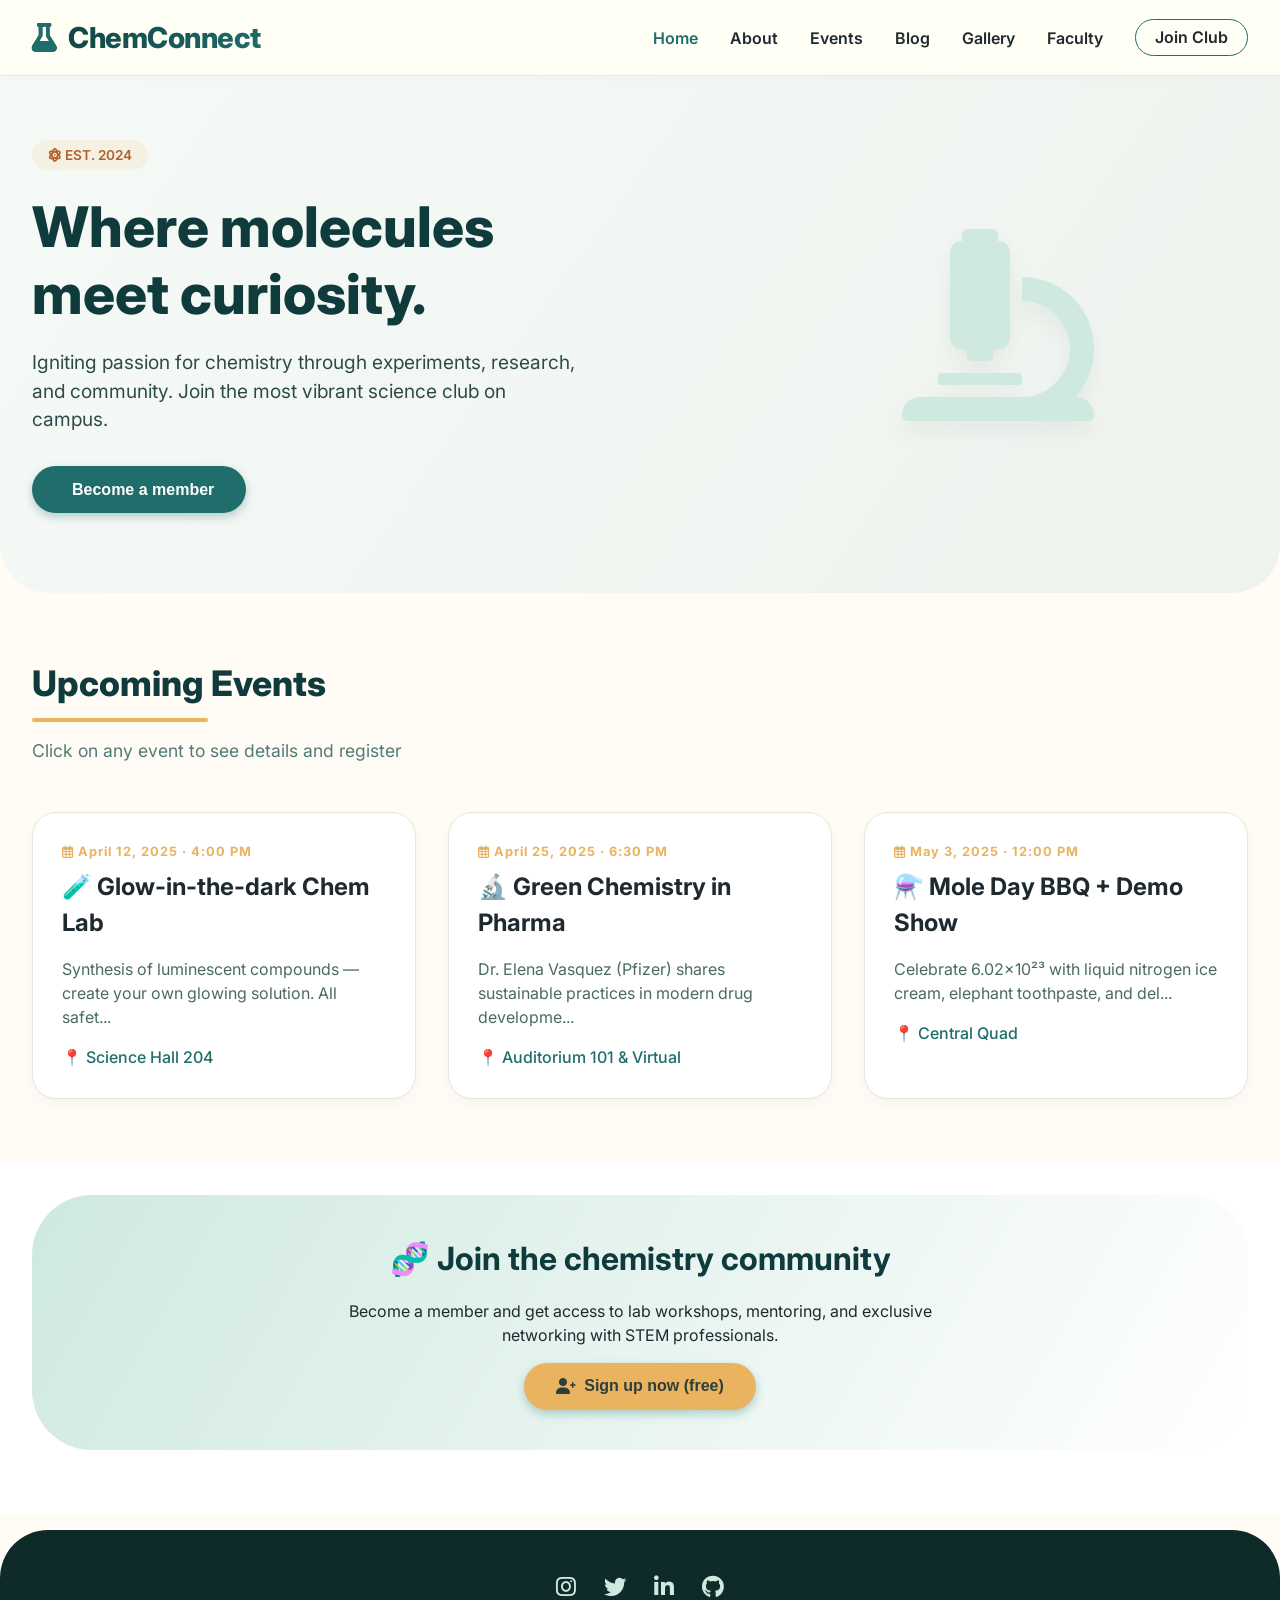
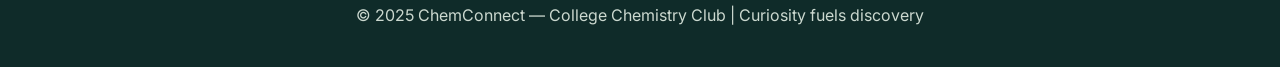
==== index.html @ 5ea7a256 "Add files via upload" ====
<!DOCTYPE html>
<html lang="en">
<head>
  <meta charset="UTF-8">
  <meta name="viewport" content="width=device-width, initial-scale=1.0">
  <title>ChemConnect | Home</title>
  <link href="https://fonts.googleapis.com/css2?family=Inter:opsz,wght@14..32,300;14..32,400;14..32,600;14..32,700;14..32,800&display=swap" rel="stylesheet">
  <link rel="stylesheet" href="https://cdnjs.cloudflare.com/ajax/libs/font-awesome/6.0.0-beta3/css/all.min.css">
  <link rel="stylesheet" href="css/style.css">
</head>
<body>
<nav class="navbar">
  <div class="container nav-container">
    <div class="logo"><i class="fas fa-flask"></i> ChemConnect</div>
    <div class="menu-icon" id="menuToggle"><i class="fas fa-bars"></i></div>
    <ul class="nav-links" id="navLinks">
      <li><a href="index.html" class="active">Home</a></li>
      <li><a href="about.html">About</a></li>
      <li><a href="events.html">Events</a></li>
      <li><a href="blog.html">Blog</a></li>
      <li><a href="gallery.html">Gallery</a></li>
      <li><a href="faculty.html">Faculty</a></li>
      <li><a href="#join" class="btn-outline" id="joinNavBtn">Join Club</a></li>
    </ul>
  </div>
</nav>

<section class="hero">
  <div class="container hero-grid">
    <div class="hero-content">
      <span class="hero-badge"><i class="fas fa-atom"></i> EST. 2024</span>
      <h1>Where molecules <br> meet curiosity.</h1>
      <p>Igniting passion for chemistry through experiments, research, and community. Join the most vibrant science club on campus.</p>
      <button class="btn-primary" id="heroJoinBtn"><i class="fas fa-beaker"></i> Become a member</button>
    </div>
    <div class="hero-icon"><i class="fas fa-microscope"></i></div>
  </div>
</section>

<!-- Upcoming Events Section with Modal Triggers -->
<section id="upcoming" style="padding: 4rem 0;">
  <div class="container">
    <h2 class="section-title">Upcoming Events</h2>
    <p class="section-sub">Click on any event to see details and register</p>
    <div class="grid" id="upcomingEventsGrid">
      <!-- Events will be injected via JS -->
    </div>
  </div>
</section>

<!-- Join CTA -->
<section id="join" style="padding: 2rem 0 4rem; background: #ffffff;">
  <div class="container" style="text-align: center;">
    <div style="background: linear-gradient(120deg, #cfe9e0 0%, #ffffff 100%); border-radius: 60px; padding: 2.5rem;">
      <h2 style="font-size: 2rem; color:#0f3b3c;">🧬 Join the chemistry community</h2>
      <p style="margin: 1rem auto; max-width: 600px;">Become a member and get access to lab workshops, mentoring, and exclusive networking with STEM professionals.</p>
      <button class="btn-primary" id="finalJoinBtn" style="background:#e9b35f; color:#2d3e3b;"><i class="fas fa-user-plus"></i> Sign up now (free)</button>
    </div>
  </div>
</section>

<footer>
  <div class="container">
    <div class="social-links">
      <a href="#"><i class="fab fa-instagram"></i></a>
      <a href="#"><i class="fab fa-twitter"></i></a>
      <a href="#"><i class="fab fa-linkedin-in"></i></a>
      <a href="#"><i class="fab fa-github"></i></a>
    </div>
    <p>© 2025 ChemConnect — College Chemistry Club | Curiosity fuels discovery</p>
  </div>
</footer>

<!-- Modal Structure -->
<div id="eventModal" class="modal">
  <div class="modal-content">
    <span class="close-modal" onclick="closeModal()">&times;</span>
    <h3 id="modalTitle">Event Title</h3>
    <div class="event-detail">
      <p><strong><i class="far fa-calendar-alt"></i> Date:</strong> <span id="modalDate"></span></p>
      <p><strong><i class="fas fa-map-marker-alt"></i> Location:</strong> <span id="modalLocation"></span></p>
      <p><strong>Description:</strong> <span id="modalDescription"></span></p>
    </div>
    <form id="registrationForm">
      <input type="hidden" id="modalEventId">
      <input type="text" id="regName" placeholder="Your Name" required>
      <input type="email" id="regEmail" placeholder="Your Email" required>
      <button type="submit">Register for this event</button>
    </form>
  </div>
</div>

<script src="js/main.js"></script>
<script>
  // Event data (could be fetched from an API, but static for demo)
  const events = [
    {
      id: 1,
      title: "🧪 Glow-in-the-dark Chem Lab",
      date: "April 12, 2025 · 4:00 PM",
      location: "Science Hall 204",
      description: "Synthesis of luminescent compounds — create your own glowing solution. All safety gear provided. Perfect for beginners and experts alike!"
    },
    {
      id: 2,
      title: "🔬 Green Chemistry in Pharma",
      date: "April 25, 2025 · 6:30 PM",
      location: "Auditorium 101 & Virtual",
      description: "Dr. Elena Vasquez (Pfizer) shares sustainable practices in modern drug development. Q&A + networking after the talk."
    },
    {
      id: 3,
      title: "⚗️ Mole Day BBQ + Demo Show",
      date: "May 3, 2025 · 12:00 PM",
      location: "Central Quad",
      description: "Celebrate 6.02x10²³ with liquid nitrogen ice cream, elephant toothpaste, and delicious BBQ! Bring your friends."
    }
  ];

  const grid = document.getElementById('upcomingEventsGrid');
  if (grid) {
    events.forEach(ev => {
      const card = document.createElement('div');
      card.className = 'card';
      card.style.cursor = 'pointer';
      card.innerHTML = `
        <div class="event-date"><i class="far fa-calendar-alt"></i> ${ev.date}</div>
        <h3>${ev.title}</h3>
        <p>${ev.description.substring(0, 80)}...</p>
        <span style="color:#1f6e6b; font-weight:500;">📍 ${ev.location}</span>
      `;
      card.addEventListener('click', () => openEventModal(ev));
      grid.appendChild(card);
    });
  }

  // Join buttons
  function handleJoin() {
    alert("🎉 Thanks for your interest! Check your college email for ChemConnect updates.");
  }
  document.getElementById('heroJoinBtn')?.addEventListener('click', handleJoin);
  document.getElementById('finalJoinBtn')?.addEventListener('click', handleJoin);
  document.getElementById('joinNavBtn')?.addEventListener('click', (e) => {
    e.preventDefault();
    document.getElementById('join')?.scrollIntoView({ behavior: 'smooth' });
    setTimeout(handleJoin, 300);
  });
</script>
</body>
</html>
---- css/style.css ----
/* ===== GLOBAL STYLES ===== */
* {
  margin: 0;
  padding: 0;
  box-sizing: border-box;
}

body {
  font-family: 'Inter', sans-serif;
  background-color: #fefcf5;
  color: #1e2a2f;
  line-height: 1.5;
  scroll-behavior: smooth;
}

:root {
  --primary-deep: #0f3b3c;
  --primary-accent: #1f6e6b;
  --secondary-mint: #cfe9e0;
  --warm-accent: #e9b35f;
  --light-bg: #ffffff;
  --gray-soft: #f4f2ec;
  --shadow-sm: 0 12px 28px rgba(0, 0, 0, 0.05);
  --border-radius: 28px;
  --card-radius: 24px;
}

.container {
  max-width: 1280px;
  margin: 0 auto;
  padding: 0 2rem;
}

/* Navigation */
.navbar {
  background: rgba(255, 255, 245, 0.96);
  backdrop-filter: blur(12px);
  box-shadow: 0 2px 12px rgba(0, 0, 0, 0.02);
  position: sticky;
  top: 0;
  z-index: 100;
  padding: 1rem 0;
  border-bottom: 1px solid rgba(31, 110, 107, 0.15);
}

.nav-container {
  display: flex;
  justify-content: space-between;
  align-items: center;
  flex-wrap: wrap;
}

.logo {
  font-size: 1.8rem;
  font-weight: 800;
  letter-spacing: -0.5px;
  background: linear-gradient(135deg, #0f3b3c 0%, #1f6e6b 100%);
  background-clip: text;
  -webkit-background-clip: text;
  color: transparent;
}

.logo i {
  background: none;
  color: #1f6e6b;
  margin-right: 6px;
}

.nav-links {
  display: flex;
  gap: 2rem;
  list-style: none;
  align-items: center;
}

.nav-links a {
  text-decoration: none;
  font-weight: 600;
  color: #1e2a2f;
  transition: 0.2s;
}

.nav-links a:hover,
.nav-links a.active {
  color: #1f6e6b;
}

.btn-outline {
  border: 1.5px solid #1f6e6b;
  padding: 0.45rem 1.2rem;
  border-radius: 40px;
  background: transparent;
  font-weight: 600;
  transition: 0.2s;
}

.btn-outline:hover {
  background: #1f6e6b;
  color: white !important;
}

.menu-icon {
  display: none;
  font-size: 1.8rem;
  cursor: pointer;
  color: #0f3b3c;
}

/* Hero Section */
.hero {
  background: linear-gradient(125deg, #f6faf7 0%, #eef3ee 100%);
  padding: 4rem 0 5rem 0;
  border-bottom-left-radius: 48px;
  border-bottom-right-radius: 48px;
}

.hero-grid {
  display: flex;
  align-items: center;
  gap: 3rem;
  flex-wrap: wrap;
  justify-content: space-between;
}

.hero-content {
  flex: 1.2;
}

.hero-badge {
  background: #e9b35f20;
  color: #b4602e;
  display: inline-block;
  padding: 0.3rem 1rem;
  border-radius: 40px;
  font-size: 0.85rem;
  font-weight: 600;
  margin-bottom: 1.5rem;
}

.hero-content h1 {
  font-size: 3.5rem;
  font-weight: 800;
  line-height: 1.2;
  color: #0f3b3c;
  margin-bottom: 1.2rem;
}

.hero-content p {
  font-size: 1.2rem;
  color: #2d4a4b;
  max-width: 550px;
  margin-bottom: 2rem;
}

.btn-primary {
  background: #1f6e6b;
  color: white;
  border: none;
  padding: 0.9rem 2rem;
  border-radius: 50px;
  font-weight: 700;
  font-size: 1rem;
  cursor: pointer;
  display: inline-flex;
  align-items: center;
  gap: 8px;
  box-shadow: 0 4px 10px rgba(31, 110, 107, 0.3);
  transition: all 0.2s;
}

.btn-primary:hover {
  background: #0f5a57;
  transform: translateY(-3px);
}

.hero-icon {
  flex: 0.9;
  text-align: center;
  font-size: 12rem;
  color: #cfe9e0;
  text-shadow: 0 12px 22px rgba(0, 0, 0, 0.05);
}

/* Section styling */
section {
  padding: 5rem 0;
}

.section-title {
  font-size: 2.2rem;
  font-weight: 800;
  margin-bottom: 1rem;
  color: #0f3b3c;
  position: relative;
  display: inline-block;
}

.section-title:after {
  content: '';
  display: block;
  width: 60%;
  height: 4px;
  background: #e9b35f;
  border-radius: 4px;
  margin-top: 8px;
}

.section-sub {
  color: #537a76;
  margin-bottom: 3rem;
  font-size: 1.1rem;
}

/* Cards Grid */
.grid {
  display: grid;
  grid-template-columns: repeat(auto-fill, minmax(300px, 1fr));
  gap: 2rem;
  margin-top: 1rem;
}

.card {
  background: white;
  border-radius: var(--card-radius);
  padding: 1.8rem;
  transition: 0.25s ease;
  box-shadow: 0 6px 14px rgba(0, 0, 0, 0.03);
  border: 1px solid #e2e8e0;
}

.card:hover {
  transform: translateY(-6px);
  box-shadow: 0 20px 30px -12px rgba(31, 110, 107, 0.15);
  border-color: #cfe9e0;
}

.event-date {
  font-size: 0.8rem;
  font-weight: 700;
  color: #e9b35f;
  letter-spacing: 1px;
  margin-bottom: 0.5rem;
}

.card h3 {
  font-size: 1.5rem;
  margin: 0.5rem 0;
}

.card p {
  color: #4a6a66;
  margin: 1rem 0;
}

/* Officers / Faculty */
.officers-grid,
.faculty-grid {
  display: flex;
  flex-wrap: wrap;
  gap: 2rem;
  justify-content: center;
}

.officer-card,
.faculty-card {
  background: white;
  border-radius: 40px;
  padding: 1.8rem 1.5rem;
  text-align: center;
  width: 220px;
  transition: all 0.2s;
  box-shadow: 0 6px 12px rgba(0, 0, 0, 0.03);
  border: 1px solid #eef1e8;
}

.avatar-icon {
  font-size: 3.8rem;
  background: #cfe9e0;
  width: 90px;
  height: 90px;
  display: flex;
  align-items: center;
  justify-content: center;
  border-radius: 100px;
  margin: 0 auto 1rem auto;
  color: #1f6e6b;
}

.name {
  font-weight: 800;
  font-size: 1.2rem;
}

.role {
  color: #e9b35f;
  font-weight: 600;
  font-size: 0.85rem;
  margin-top: 6px;
}

/* Gallery */
.gallery-grid {
  display: grid;
  grid-template-columns: repeat(auto-fill, minmax(280px, 1fr));
  gap: 1.8rem;
}

.gallery-item {
  background: white;
  border-radius: 28px;
  overflow: hidden;
  box-shadow: var(--shadow-sm);
  transition: 0.2s;
}

.gallery-item:hover {
  transform: scale(1.02);
}

.gallery-item img {
  width: 100%;
  height: 200px;
  object-fit: cover;
  display: block;
}

.gallery-caption {
  padding: 1rem;
  text-align: center;
  font-weight: 500;
  background: white;
}

/* Modal (for event details & registration) */
.modal {
  display: none;
  position: fixed;
  top: 0;
  left: 0;
  width: 100%;
  height: 100%;
  background: rgba(0, 0, 0, 0.7);
  z-index: 1000;
  justify-content: center;
  align-items: center;
}

.modal-content {
  background: white;
  max-width: 550px;
  width: 90%;
  border-radius: 36px;
  padding: 2rem;
  position: relative;
  animation: fadeInUp 0.3s;
}

.close-modal {
  position: absolute;
  top: 1rem;
  right: 1.5rem;
  font-size: 1.8rem;
  cursor: pointer;
  color: #888;
}

.modal h3 {
  font-size: 1.8rem;
  margin-bottom: 1rem;
}

.modal .event-detail {
  margin: 1.5rem 0;
}

.modal input,
.modal textarea {
  width: 100%;
  padding: 0.8rem;
  margin: 0.5rem 0;
  border-radius: 50px;
  border: 1px solid #ddd;
  font-family: inherit;
}

.modal button {
  background: #1f6e6b;
  color: white;
  border: none;
  padding: 0.8rem;
  border-radius: 50px;
  width: 100%;
  font-weight: bold;
  cursor: pointer;
  margin-top: 1rem;
}

@keyframes fadeInUp {
  from {
    opacity: 0;
    transform: translateY(30px);
  }
  to {
    opacity: 1;
    transform: translateY(0);
  }
}

/* Footer */
footer {
  background: #0f2b29;
  color: #cbd8cf;
  padding: 2.5rem 0;
  text-align: center;
  margin-top: 1rem;
  border-top-left-radius: 48px;
  border-top-right-radius: 48px;
}

.social-links a {
  color: #cfe9e0;
  margin: 0 12px;
  font-size: 1.4rem;
  transition: 0.2s;
}

.social-links a:hover {
  color: #e9b35f;
}

/* Responsive */
@media (max-width: 900px) {
  .nav-links {
    display: none;
    width: 100%;
    flex-direction: column;
    gap: 1rem;
    padding: 1.5rem 0 0.5rem;
  }
  .nav-links.active {
    display: flex;
  }
  .menu-icon {
    display: block;
  }
  .hero-content h1 {
    font-size: 2.3rem;
  }
  .hero-icon {
    font-size: 7rem;
  }
  .container {
    padding: 0 1.5rem;
  }
  .section-title {
    font-size: 1.8rem;
  }
}
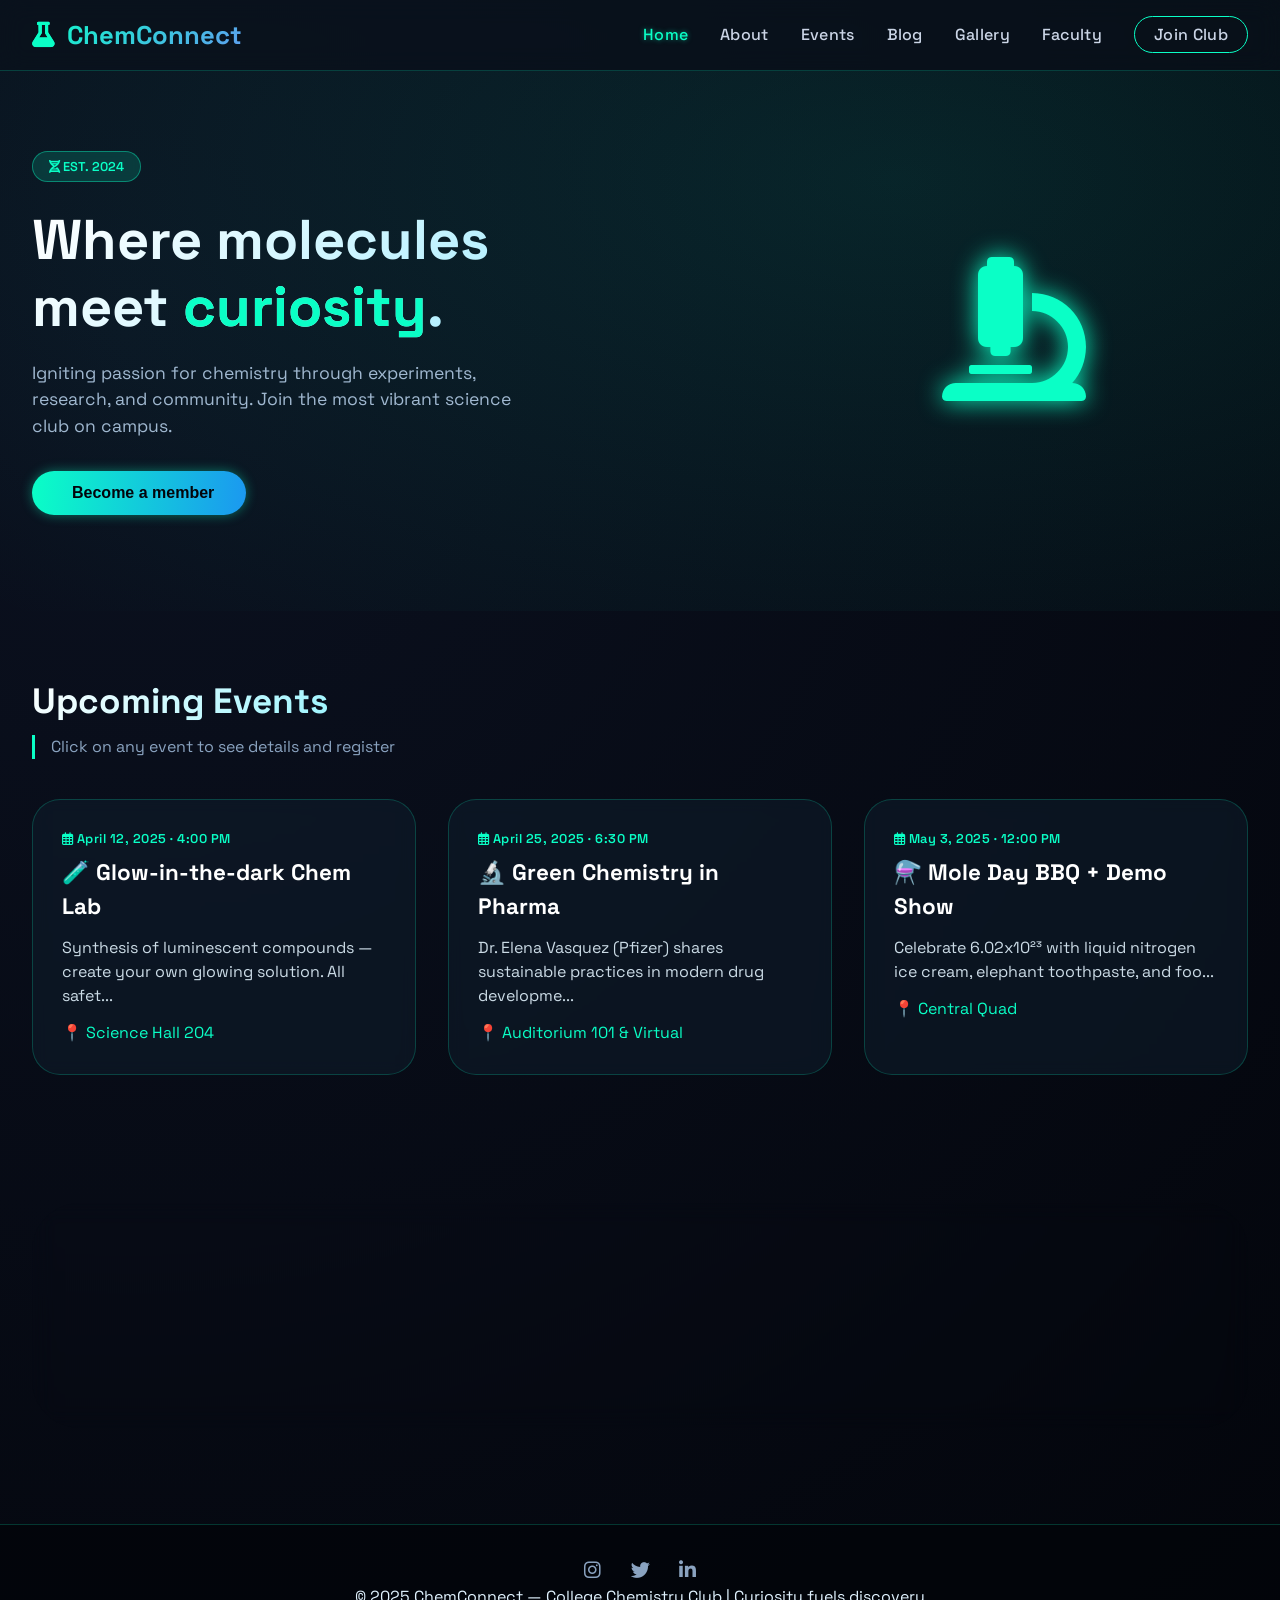
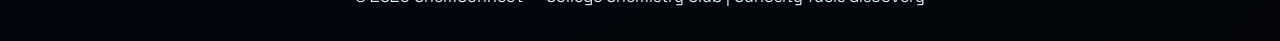
==== commit 013e0a3d: "Update index.html" ====
--- a/index.html
+++ b/index.html
@@ -3,10 +3,288 @@
 <head>
   <meta charset="UTF-8">
   <meta name="viewport" content="width=device-width, initial-scale=1.0">
-  <title>ChemConnect | Home</title>
-  <link href="https://fonts.googleapis.com/css2?family=Inter:opsz,wght@14..32,300;14..32,400;14..32,600;14..32,700;14..32,800&display=swap" rel="stylesheet">
+  <title>ChemConnect | Neo-Lab Edition</title>
+  <link href="https://fonts.googleapis.com/css2?family=Space+Grotesk:wght@300;400;500;600;700&display=swap" rel="stylesheet">
   <link rel="stylesheet" href="https://cdnjs.cloudflare.com/ajax/libs/font-awesome/6.0.0-beta3/css/all.min.css">
-  <link rel="stylesheet" href="css/style.css">
+  <style>
+    * { margin: 0; padding: 0; box-sizing: border-box; }
+    body {
+      font-family: 'Space Grotesk', monospace;
+      background: radial-gradient(circle at 10% 20%, #0b1120, #03050b);
+      color: #e0f2fe;
+      line-height: 1.5;
+      scroll-behavior: smooth;
+    }
+    .container {
+      max-width: 1280px;
+      margin: 0 auto;
+      padding: 0 2rem;
+    }
+    /* Glassmorphism navbar */
+    .navbar {
+      background: rgba(10, 20, 30, 0.65);
+      backdrop-filter: blur(12px);
+      border-bottom: 1px solid rgba(0, 255, 200, 0.2);
+      position: sticky;
+      top: 0;
+      z-index: 100;
+      padding: 1rem 0;
+    }
+    .nav-container {
+      display: flex;
+      justify-content: space-between;
+      align-items: center;
+      flex-wrap: wrap;
+    }
+    .logo {
+      font-size: 1.6rem;
+      font-weight: 700;
+      background: linear-gradient(135deg, #0affc6, #5f9ef0);
+      -webkit-background-clip: text;
+      background-clip: text;
+      color: transparent;
+    }
+    .logo i { color: #0affc6; margin-right: 6px; }
+    .nav-links {
+      display: flex;
+      gap: 2rem;
+      list-style: none;
+      align-items: center;
+    }
+    .nav-links a {
+      text-decoration: none;
+      font-weight: 500;
+      color: #cbd5e6;
+      transition: 0.2s;
+      letter-spacing: 0.3px;
+    }
+    .nav-links a:hover, .nav-links a.active {
+      color: #0affc6;
+      text-shadow: 0 0 5px #0affc680;
+    }
+    .btn-outline {
+      border: 1.5px solid #0affc6;
+      padding: 0.45rem 1.2rem;
+      border-radius: 40px;
+      background: transparent;
+      font-weight: 500;
+      transition: 0.2s;
+    }
+    .btn-outline:hover {
+      background: #0affc6;
+      color: #03050b !important;
+      box-shadow: 0 0 12px #0affc6;
+    }
+    .menu-icon {
+      display: none;
+      font-size: 1.6rem;
+      cursor: pointer;
+      color: #0affc6;
+    }
+    /* Hero */
+    .hero {
+      padding: 5rem 0 6rem;
+      background: radial-gradient(ellipse at 70% 20%, rgba(10, 180, 150, 0.15), transparent);
+    }
+    .hero-grid {
+      display: flex;
+      align-items: center;
+      gap: 3rem;
+      flex-wrap: wrap;
+    }
+    .hero-content { flex: 1.2; }
+    .hero-badge {
+      background: rgba(10, 255, 198, 0.15);
+      backdrop-filter: blur(4px);
+      color: #0affc6;
+      border: 1px solid rgba(10, 255, 198, 0.4);
+      padding: 0.3rem 1rem;
+      border-radius: 40px;
+      font-size: 0.8rem;
+      font-weight: 600;
+      margin-bottom: 1.5rem;
+      display: inline-block;
+    }
+    .hero-content h1 {
+      font-size: 3.5rem;
+      font-weight: 700;
+      line-height: 1.2;
+      background: linear-gradient(135deg, #ffffff, #8ce8ff);
+      -webkit-background-clip: text;
+      background-clip: text;
+      color: transparent;
+      margin-bottom: 1.2rem;
+    }
+    .hero-content p {
+      font-size: 1.1rem;
+      color: #a0b8d0;
+      max-width: 500px;
+      margin-bottom: 2rem;
+    }
+    .btn-primary {
+      background: linear-gradient(95deg, #0affc6, #1b98f0);
+      border: none;
+      padding: 0.8rem 2rem;
+      border-radius: 60px;
+      font-weight: 600;
+      font-size: 1rem;
+      cursor: pointer;
+      display: inline-flex;
+      align-items: center;
+      gap: 8px;
+      transition: 0.2s;
+      color: #03050b;
+      box-shadow: 0 0 12px rgba(10, 255, 198, 0.4);
+    }
+    .btn-primary:hover {
+      transform: scale(1.02);
+      box-shadow: 0 0 20px rgba(10, 255, 198, 0.7);
+    }
+    .hero-icon {
+      flex: 0.8;
+      text-align: center;
+      font-size: 9rem;
+      filter: drop-shadow(0 0 12px #0affc6);
+      color: #0affc6;
+    }
+    /* Sections */
+    section { padding: 4rem 0; }
+    .section-title {
+      font-size: 2.2rem;
+      font-weight: 700;
+      margin-bottom: 0.5rem;
+      background: linear-gradient(135deg, #fff, #9cf5ff);
+      -webkit-background-clip: text;
+      background-clip: text;
+      color: transparent;
+      display: inline-block;
+    }
+    .section-sub {
+      color: #8aa3c0;
+      margin-bottom: 2.5rem;
+      border-left: 3px solid #0affc6;
+      padding-left: 1rem;
+    }
+    /* Cards grid */
+    .grid {
+      display: grid;
+      grid-template-columns: repeat(auto-fill, minmax(300px, 1fr));
+      gap: 2rem;
+    }
+    .card {
+      background: rgba(15, 30, 45, 0.55);
+      backdrop-filter: blur(8px);
+      border-radius: 28px;
+      padding: 1.8rem;
+      transition: 0.3s ease;
+      border: 1px solid rgba(10, 255, 198, 0.2);
+      cursor: pointer;
+    }
+    .card:hover {
+      transform: translateY(-6px);
+      border-color: #0affc6;
+      box-shadow: 0 8px 24px rgba(10, 255, 198, 0.2);
+      background: rgba(15, 40, 55, 0.7);
+    }
+    .event-date {
+      font-size: 0.8rem;
+      font-weight: 600;
+      color: #0affc6;
+      letter-spacing: 0.5px;
+      margin-bottom: 0.5rem;
+    }
+    .card h3 {
+      font-size: 1.4rem;
+      margin: 0.5rem 0;
+      color: #fff;
+    }
+    .card p {
+      color: #cbdbe6;
+      margin: 0.8rem 0;
+    }
+    /* Join CTA */
+    .join-cta {
+      background: linear-gradient(145deg, rgba(10, 100, 100, 0.3), rgba(0, 20, 40, 0.6));
+      backdrop-filter: blur(12px);
+      border-radius: 48px;
+      padding: 2.5rem;
+      text-align: center;
+      border: 1px solid rgba(10, 255, 198, 0.4);
+    }
+    /* Modal */
+    .modal {
+      display: none;
+      position: fixed;
+      top: 0;
+      left: 0;
+      width: 100%;
+      height: 100%;
+      background: rgba(0,0,0,0.7);
+      backdrop-filter: blur(4px);
+      z-index: 1000;
+      justify-content: center;
+      align-items: center;
+    }
+    .modal-content {
+      background: #0e1a28;
+      border: 1px solid #0affc6;
+      max-width: 500px;
+      width: 90%;
+      border-radius: 32px;
+      padding: 2rem;
+      position: relative;
+      box-shadow: 0 0 40px rgba(10,255,198,0.2);
+    }
+    .close-modal {
+      position: absolute;
+      top: 1rem;
+      right: 1.5rem;
+      font-size: 1.5rem;
+      cursor: pointer;
+      color: #0affc6;
+    }
+    .modal input, .modal textarea {
+      width: 100%;
+      padding: 0.8rem;
+      margin: 0.5rem 0;
+      border-radius: 40px;
+      border: 1px solid #2c4c6c;
+      background: #0a121e;
+      color: white;
+    }
+    .modal button {
+      background: #0affc6;
+      color: #03050b;
+      font-weight: bold;
+      border: none;
+      padding: 0.8rem;
+      border-radius: 40px;
+      width: 100%;
+      cursor: pointer;
+      margin-top: 1rem;
+    }
+    footer {
+      background: rgba(3, 5, 11, 0.9);
+      padding: 2rem 0;
+      text-align: center;
+      border-top: 1px solid rgba(10, 255, 198, 0.2);
+      margin-top: 2rem;
+    }
+    .social-links a {
+      color: #8aa3c0;
+      margin: 0 0.8rem;
+      font-size: 1.2rem;
+      transition: 0.2s;
+    }
+    .social-links a:hover { color: #0affc6; text-shadow: 0 0 6px #0affc6; }
+    @media (max-width: 900px) {
+      .nav-links { display: none; width: 100%; flex-direction: column; gap: 1rem; padding-top: 1rem; }
+      .nav-links.active { display: flex; }
+      .menu-icon { display: block; }
+      .hero-content h1 { font-size: 2.2rem; }
+      .hero-icon { font-size: 5rem; }
+    }
+  </style>
 </head>
 <body>
 <nav class="navbar">
@@ -20,7 +298,7 @@
       <li><a href="blog.html">Blog</a></li>
       <li><a href="gallery.html">Gallery</a></li>
       <li><a href="faculty.html">Faculty</a></li>
-      <li><a href="#join" class="btn-outline" id="joinNavBtn">Join Club</a></li>
+      <li><a href="#join" class="btn-outline">Join Club</a></li>
     </ul>
   </div>
 </nav>
@@ -28,8 +306,8 @@
 <section class="hero">
   <div class="container hero-grid">
     <div class="hero-content">
-      <span class="hero-badge"><i class="fas fa-atom"></i> EST. 2024</span>
-      <h1>Where molecules <br> meet curiosity.</h1>
+      <span class="hero-badge"><i class="fas fa-dna"></i> EST. 2024</span>
+      <h1>Where molecules <br> meet <span style="color:#0affc6;">curiosity</span>.</h1>
       <p>Igniting passion for chemistry through experiments, research, and community. Join the most vibrant science club on campus.</p>
       <button class="btn-primary" id="heroJoinBtn"><i class="fas fa-beaker"></i> Become a member</button>
     </div>
@@ -37,24 +315,20 @@
   </div>
 </section>
 
-<!-- Upcoming Events Section with Modal Triggers -->
-<section id="upcoming" style="padding: 4rem 0;">
+<section id="upcoming">
   <div class="container">
     <h2 class="section-title">Upcoming Events</h2>
     <p class="section-sub">Click on any event to see details and register</p>
-    <div class="grid" id="upcomingEventsGrid">
-      <!-- Events will be injected via JS -->
-    </div>
+    <div class="grid" id="upcomingEventsGrid"></div>
   </div>
 </section>
 
-<!-- Join CTA -->
-<section id="join" style="padding: 2rem 0 4rem; background: #ffffff;">
-  <div class="container" style="text-align: center;">
-    <div style="background: linear-gradient(120deg, #cfe9e0 0%, #ffffff 100%); border-radius: 60px; padding: 2.5rem;">
-      <h2 style="font-size: 2rem; color:#0f3b3c;">🧬 Join the chemistry community</h2>
-      <p style="margin: 1rem auto; max-width: 600px;">Become a member and get access to lab workshops, mentoring, and exclusive networking with STEM professionals.</p>
-      <button class="btn-primary" id="finalJoinBtn" style="background:#e9b35f; color:#2d3e3b;"><i class="fas fa-user-plus"></i> Sign up now (free)</button>
+<section id="join">
+  <div class="container">
+    <div class="join-cta">
+      <h2 style="font-size: 1.8rem; color:#ffffff;">🧬 Join the chemistry community</h2>
+      <p style="margin: 1rem auto; max-width: 500px; color:#bdd4ff;">Get access to workshops, mentoring, and exclusive networking.</p>
+      <button class="btn-primary" id="finalJoinBtn"><i class="fas fa-user-plus"></i> Sign up now (free)</button>
     </div>
   </div>
 </section>
@@ -65,22 +339,18 @@
       <a href="#"><i class="fab fa-instagram"></i></a>
       <a href="#"><i class="fab fa-twitter"></i></a>
       <a href="#"><i class="fab fa-linkedin-in"></i></a>
-      <a href="#"><i class="fab fa-github"></i></a>
     </div>
     <p>© 2025 ChemConnect — College Chemistry Club | Curiosity fuels discovery</p>
   </div>
 </footer>
 
-<!-- Modal Structure -->
 <div id="eventModal" class="modal">
   <div class="modal-content">
     <span class="close-modal" onclick="closeModal()">&times;</span>
     <h3 id="modalTitle">Event Title</h3>
-    <div class="event-detail">
-      <p><strong><i class="far fa-calendar-alt"></i> Date:</strong> <span id="modalDate"></span></p>
-      <p><strong><i class="fas fa-map-marker-alt"></i> Location:</strong> <span id="modalLocation"></span></p>
-      <p><strong>Description:</strong> <span id="modalDescription"></span></p>
-    </div>
+    <div><p><strong>Date:</strong> <span id="modalDate"></span></p>
+         <p><strong>Location:</strong> <span id="modalLocation"></span></p>
+         <p><strong>Description:</strong> <span id="modalDescription"></span></p></div>
     <form id="registrationForm">
       <input type="hidden" id="modalEventId">
       <input type="text" id="regName" placeholder="Your Name" required>
@@ -90,61 +360,51 @@
   </div>
 </div>
 
-<script src="js/main.js"></script>
 <script>
-  // Event data (could be fetched from an API, but static for demo)
+  // (same event logic as clean version)
+  document.getElementById('menuToggle')?.addEventListener('click', () => {
+    document.getElementById('navLinks').classList.toggle('active');
+  });
   const events = [
-    {
-      id: 1,
-      title: "🧪 Glow-in-the-dark Chem Lab",
-      date: "April 12, 2025 · 4:00 PM",
-      location: "Science Hall 204",
-      description: "Synthesis of luminescent compounds — create your own glowing solution. All safety gear provided. Perfect for beginners and experts alike!"
-    },
-    {
-      id: 2,
-      title: "🔬 Green Chemistry in Pharma",
-      date: "April 25, 2025 · 6:30 PM",
-      location: "Auditorium 101 & Virtual",
-      description: "Dr. Elena Vasquez (Pfizer) shares sustainable practices in modern drug development. Q&A + networking after the talk."
-    },
-    {
-      id: 3,
-      title: "⚗️ Mole Day BBQ + Demo Show",
-      date: "May 3, 2025 · 12:00 PM",
-      location: "Central Quad",
-      description: "Celebrate 6.02x10²³ with liquid nitrogen ice cream, elephant toothpaste, and delicious BBQ! Bring your friends."
-    }
+    { id:1, title:"🧪 Glow-in-the-dark Chem Lab", date:"April 12, 2025 · 4:00 PM", location:"Science Hall 204", description:"Synthesis of luminescent compounds — create your own glowing solution. All safety gear provided." },
+    { id:2, title:"🔬 Green Chemistry in Pharma", date:"April 25, 2025 · 6:30 PM", location:"Auditorium 101 & Virtual", description:"Dr. Elena Vasquez (Pfizer) shares sustainable practices in modern drug development. Q&A + networking." },
+    { id:3, title:"⚗️ Mole Day BBQ + Demo Show", date:"May 3, 2025 · 12:00 PM", location:"Central Quad", description:"Celebrate 6.02x10²³ with liquid nitrogen ice cream, elephant toothpaste, and food!" }
   ];
-
   const grid = document.getElementById('upcomingEventsGrid');
-  if (grid) {
-    events.forEach(ev => {
-      const card = document.createElement('div');
-      card.className = 'card';
-      card.style.cursor = 'pointer';
-      card.innerHTML = `
-        <div class="event-date"><i class="far fa-calendar-alt"></i> ${ev.date}</div>
-        <h3>${ev.title}</h3>
-        <p>${ev.description.substring(0, 80)}...</p>
-        <span style="color:#1f6e6b; font-weight:500;">📍 ${ev.location}</span>
-      `;
-      card.addEventListener('click', () => openEventModal(ev));
-      grid.appendChild(card);
-    });
+  events.forEach(ev => {
+    const card = document.createElement('div');
+    card.className = 'card';
+    card.innerHTML = `<div class="event-date"><i class="far fa-calendar-alt"></i> ${ev.date}</div><h3>${ev.title}</h3><p>${ev.description.substring(0,80)}...</p><span style="color:#0affc6;">📍 ${ev.location}</span>`;
+    card.addEventListener('click', () => openEventModal(ev));
+    grid.appendChild(card);
+  });
+  function openEventModal(event) {
+    document.getElementById('modalTitle').innerText = event.title;
+    document.getElementById('modalDate').innerText = event.date;
+    document.getElementById('modalLocation').innerText = event.location;
+    document.getElementById('modalDescription').innerText = event.description;
+    document.getElementById('modalEventId').value = event.id;
+    document.getElementById('eventModal').style.display = 'flex';
   }
-
-  // Join buttons
-  function handleJoin() {
-    alert("🎉 Thanks for your interest! Check your college email for ChemConnect updates.");
-  }
+  function closeModal() { document.getElementById('eventModal').style.display = 'none'; }
+  document.getElementById('registrationForm')?.addEventListener('submit', (e) => {
+    e.preventDefault();
+    const name = document.getElementById('regName').value.trim();
+    const email = document.getElementById('regEmail').value.trim();
+    if(!name || !email) { alert("Please enter your name and email."); return; }
+    alert(`Thanks ${name}! You are registered. We'll send details to ${email}.`);
+    closeModal();
+    e.target.reset();
+  });
+  window.onclick = (event) => { if(event.target === document.getElementById('eventModal')) closeModal(); };
+  function handleJoin() { alert("🎉 Thanks for your interest! Check your college email for updates."); }
   document.getElementById('heroJoinBtn')?.addEventListener('click', handleJoin);
   document.getElementById('finalJoinBtn')?.addEventListener('click', handleJoin);
   document.getElementById('joinNavBtn')?.addEventListener('click', (e) => {
     e.preventDefault();
-    document.getElementById('join')?.scrollIntoView({ behavior: 'smooth' });
+    document.getElementById('join').scrollIntoView({ behavior: 'smooth' });
     setTimeout(handleJoin, 300);
   });
 </script>
 </body>
-</html>+</html>
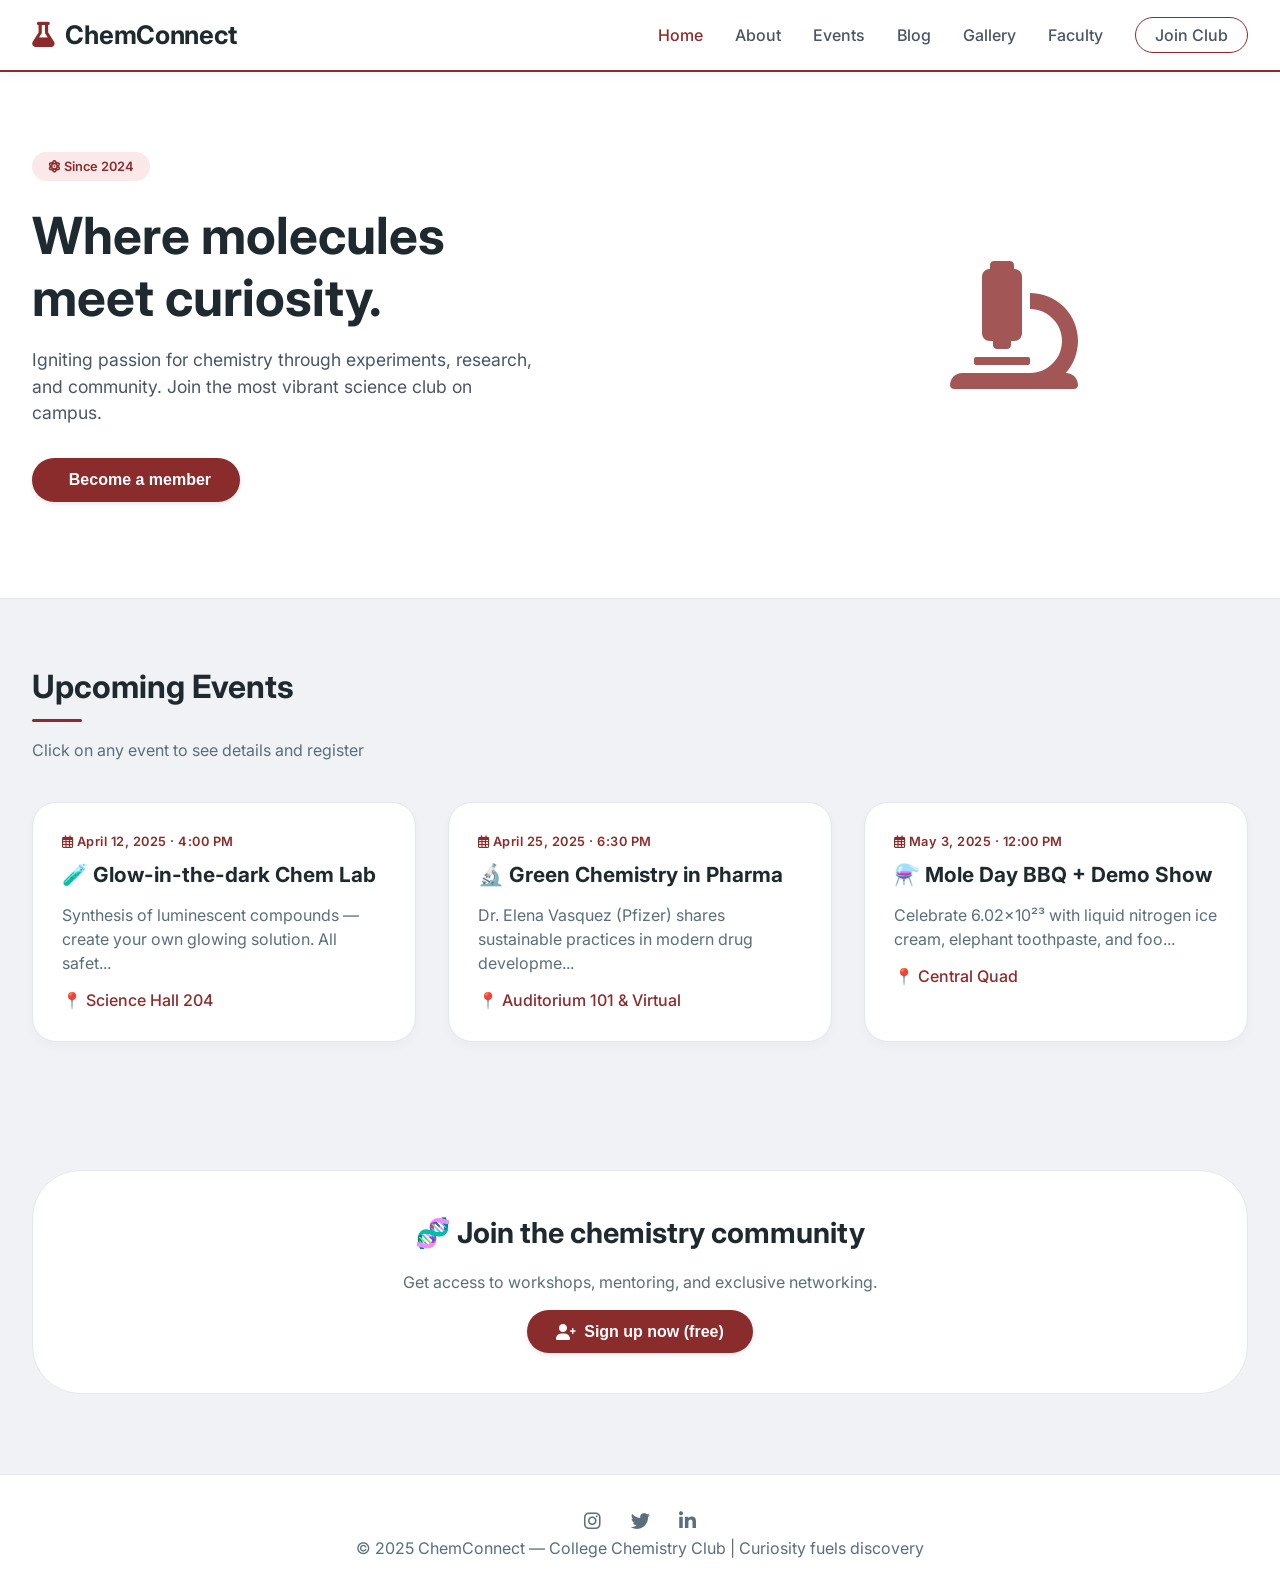
==== commit 552a5aec: "Update index.html" ====
--- a/index.html
+++ b/index.html
@@ -3,215 +3,256 @@
 <head>
   <meta charset="UTF-8">
   <meta name="viewport" content="width=device-width, initial-scale=1.0">
-  <title>ChemConnect | Neo-Lab Edition</title>
-  <link href="https://fonts.googleapis.com/css2?family=Space+Grotesk:wght@300;400;500;600;700&display=swap" rel="stylesheet">
+  <title>ChemConnect | College Chemistry Club</title>
+  <link href="https://fonts.googleapis.com/css2?family=Inter:opsz,wght@14..32,300;14..32,400;14..32,500;14..32,600;14..32,700&display=swap" rel="stylesheet">
   <link rel="stylesheet" href="https://cdnjs.cloudflare.com/ajax/libs/font-awesome/6.0.0-beta3/css/all.min.css">
   <style>
-    * { margin: 0; padding: 0; box-sizing: border-box; }
+    * {
+      margin: 0;
+      padding: 0;
+      box-sizing: border-box;
+    }
+
     body {
-      font-family: 'Space Grotesk', monospace;
-      background: radial-gradient(circle at 10% 20%, #0b1120, #03050b);
-      color: #e0f2fe;
+      font-family: 'Inter', sans-serif;
+      background-color: #f0f2f5;   /* light gray background */
+      color: #1e2a2f;
       line-height: 1.5;
       scroll-behavior: smooth;
     }
+
     .container {
       max-width: 1280px;
       margin: 0 auto;
       padding: 0 2rem;
     }
-    /* Glassmorphism navbar */
+
+    /* ===== Navbar ===== */
     .navbar {
-      background: rgba(10, 20, 30, 0.65);
-      backdrop-filter: blur(12px);
-      border-bottom: 1px solid rgba(0, 255, 200, 0.2);
+      background: #ffffff;
+      box-shadow: 0 2px 12px rgba(0, 0, 0, 0.05);
       position: sticky;
       top: 0;
       z-index: 100;
       padding: 1rem 0;
-    }
+      border-bottom: 2px solid #8B2C2C; /* maroon accent */
+    }
+
     .nav-container {
       display: flex;
       justify-content: space-between;
       align-items: center;
       flex-wrap: wrap;
     }
+
     .logo {
       font-size: 1.6rem;
       font-weight: 700;
-      background: linear-gradient(135deg, #0affc6, #5f9ef0);
-      -webkit-background-clip: text;
-      background-clip: text;
-      color: transparent;
-    }
-    .logo i { color: #0affc6; margin-right: 6px; }
+      letter-spacing: -0.3px;
+      color: #1e2a2f;
+    }
+
+    .logo i {
+      color: #8B2C2C; /* maroon */
+      margin-right: 6px;
+    }
+
     .nav-links {
       display: flex;
       gap: 2rem;
       list-style: none;
       align-items: center;
     }
+
     .nav-links a {
       text-decoration: none;
       font-weight: 500;
-      color: #cbd5e6;
+      color: #4a5568;
       transition: 0.2s;
-      letter-spacing: 0.3px;
-    }
-    .nav-links a:hover, .nav-links a.active {
-      color: #0affc6;
-      text-shadow: 0 0 5px #0affc680;
-    }
+    }
+
+    .nav-links a:hover,
+    .nav-links a.active {
+      color: #8B2C2C; /* maroon */
+    }
+
     .btn-outline {
-      border: 1.5px solid #0affc6;
+      border: 1.5px solid #8B2C2C;
       padding: 0.45rem 1.2rem;
       border-radius: 40px;
       background: transparent;
       font-weight: 500;
       transition: 0.2s;
     }
+
     .btn-outline:hover {
-      background: #0affc6;
-      color: #03050b !important;
-      box-shadow: 0 0 12px #0affc6;
-    }
+      background: #8B2C2C;
+      color: white !important;
+    }
+
     .menu-icon {
       display: none;
-      font-size: 1.6rem;
+      font-size: 1.5rem;
       cursor: pointer;
-      color: #0affc6;
-    }
-    /* Hero */
+      color: #8B2C2C;
+    }
+
+    /* ===== Hero Section ===== */
     .hero {
       padding: 5rem 0 6rem;
-      background: radial-gradient(ellipse at 70% 20%, rgba(10, 180, 150, 0.15), transparent);
-    }
+      background: #ffffff; /* white background for hero */
+      border-bottom: 1px solid #e2e8f0;
+    }
+
     .hero-grid {
       display: flex;
       align-items: center;
       gap: 3rem;
       flex-wrap: wrap;
-    }
-    .hero-content { flex: 1.2; }
+      justify-content: space-between;
+    }
+
+    .hero-content {
+      flex: 1.2;
+    }
+
     .hero-badge {
-      background: rgba(10, 255, 198, 0.15);
-      backdrop-filter: blur(4px);
-      color: #0affc6;
-      border: 1px solid rgba(10, 255, 198, 0.4);
+      background: #fbe9e9; /* light maroon tint */
+      color: #8B2C2C;
+      display: inline-block;
       padding: 0.3rem 1rem;
       border-radius: 40px;
       font-size: 0.8rem;
       font-weight: 600;
       margin-bottom: 1.5rem;
-      display: inline-block;
-    }
+    }
+
     .hero-content h1 {
-      font-size: 3.5rem;
+      font-size: 3.2rem;
       font-weight: 700;
       line-height: 1.2;
-      background: linear-gradient(135deg, #ffffff, #8ce8ff);
-      -webkit-background-clip: text;
-      background-clip: text;
-      color: transparent;
+      color: #1e2a2f;
       margin-bottom: 1.2rem;
     }
+
     .hero-content p {
       font-size: 1.1rem;
-      color: #a0b8d0;
+      color: #4a5568;
       max-width: 500px;
       margin-bottom: 2rem;
     }
+
     .btn-primary {
-      background: linear-gradient(95deg, #0affc6, #1b98f0);
+      background: #8B2C2C; /* maroon */
+      color: white;
       border: none;
-      padding: 0.8rem 2rem;
-      border-radius: 60px;
+      padding: 0.8rem 1.8rem;
+      border-radius: 40px;
       font-weight: 600;
       font-size: 1rem;
       cursor: pointer;
       display: inline-flex;
       align-items: center;
       gap: 8px;
-      transition: 0.2s;
-      color: #03050b;
-      box-shadow: 0 0 12px rgba(10, 255, 198, 0.4);
-    }
+      transition: all 0.2s;
+      box-shadow: 0 2px 4px rgba(0, 0, 0, 0.1);
+    }
+
     .btn-primary:hover {
-      transform: scale(1.02);
-      box-shadow: 0 0 20px rgba(10, 255, 198, 0.7);
-    }
+      background: #6f2323; /* darker maroon */
+      transform: translateY(-2px);
+    }
+
     .hero-icon {
       flex: 0.8;
       text-align: center;
-      font-size: 9rem;
-      filter: drop-shadow(0 0 12px #0affc6);
-      color: #0affc6;
-    }
-    /* Sections */
-    section { padding: 4rem 0; }
+      font-size: 8rem;
+      color: #8B2C2C;
+      opacity: 0.8;
+    }
+
+    /* ===== Sections ===== */
+    section {
+      padding: 4rem 0;
+    }
+
     .section-title {
-      font-size: 2.2rem;
+      font-size: 2rem;
       font-weight: 700;
-      margin-bottom: 0.5rem;
-      background: linear-gradient(135deg, #fff, #9cf5ff);
-      -webkit-background-clip: text;
-      background-clip: text;
-      color: transparent;
+      margin-bottom: 1rem;
+      color: #1e2a2f;
+      position: relative;
       display: inline-block;
     }
+
+    .section-title:after {
+      content: '';
+      display: block;
+      width: 50px;
+      height: 3px;
+      background: #8B2C2C; /* maroon */
+      border-radius: 3px;
+      margin-top: 8px;
+    }
+
     .section-sub {
-      color: #8aa3c0;
+      color: #5a6e7c;
       margin-bottom: 2.5rem;
-      border-left: 3px solid #0affc6;
-      padding-left: 1rem;
-    }
-    /* Cards grid */
+      font-size: 1rem;
+    }
+
+    /* ===== Event Cards ===== */
     .grid {
       display: grid;
       grid-template-columns: repeat(auto-fill, minmax(300px, 1fr));
       gap: 2rem;
     }
+
     .card {
-      background: rgba(15, 30, 45, 0.55);
-      backdrop-filter: blur(8px);
-      border-radius: 28px;
+      background: #ffffff; /* white card background */
+      border-radius: 24px;
       padding: 1.8rem;
-      transition: 0.3s ease;
-      border: 1px solid rgba(10, 255, 198, 0.2);
+      transition: 0.2s ease;
+      box-shadow: 0 4px 12px rgba(0, 0, 0, 0.03);
+      border: 1px solid #e2e8f0;
       cursor: pointer;
     }
+
     .card:hover {
-      transform: translateY(-6px);
-      border-color: #0affc6;
-      box-shadow: 0 8px 24px rgba(10, 255, 198, 0.2);
-      background: rgba(15, 40, 55, 0.7);
-    }
+      transform: translateY(-4px);
+      box-shadow: 0 12px 24px rgba(0, 0, 0, 0.05);
+      border-color: #8B2C2C;
+    }
+
     .event-date {
       font-size: 0.8rem;
       font-weight: 600;
-      color: #0affc6;
+      color: #8B2C2C; /* maroon */
       letter-spacing: 0.5px;
       margin-bottom: 0.5rem;
     }
+
     .card h3 {
-      font-size: 1.4rem;
+      font-size: 1.3rem;
       margin: 0.5rem 0;
-      color: #fff;
-    }
+      color: #1e2a2f;
+    }
+
     .card p {
-      color: #cbdbe6;
+      color: #5a6e7c;
       margin: 0.8rem 0;
     }
-    /* Join CTA */
+
+    /* ===== Join CTA ===== */
     .join-cta {
-      background: linear-gradient(145deg, rgba(10, 100, 100, 0.3), rgba(0, 20, 40, 0.6));
-      backdrop-filter: blur(12px);
+      background: #ffffff;
       border-radius: 48px;
       padding: 2.5rem;
       text-align: center;
-      border: 1px solid rgba(10, 255, 198, 0.4);
-    }
-    /* Modal */
+      border: 1px solid #e2e8f0;
+    }
+
+    /* ===== Modal ===== */
     .modal {
       display: none;
       position: fixed;
@@ -219,74 +260,109 @@
       left: 0;
       width: 100%;
       height: 100%;
-      background: rgba(0,0,0,0.7);
-      backdrop-filter: blur(4px);
+      background: rgba(0, 0, 0, 0.5);
       z-index: 1000;
       justify-content: center;
       align-items: center;
     }
+
     .modal-content {
-      background: #0e1a28;
-      border: 1px solid #0affc6;
+      background: white;
       max-width: 500px;
       width: 90%;
       border-radius: 32px;
       padding: 2rem;
       position: relative;
-      box-shadow: 0 0 40px rgba(10,255,198,0.2);
-    }
+      box-shadow: 0 20px 35px rgba(0, 0, 0, 0.2);
+    }
+
     .close-modal {
       position: absolute;
       top: 1rem;
       right: 1.5rem;
       font-size: 1.5rem;
       cursor: pointer;
-      color: #0affc6;
-    }
-    .modal input, .modal textarea {
+      color: #aaa;
+    }
+
+    .modal h3 {
+      font-size: 1.5rem;
+      margin-bottom: 1rem;
+    }
+
+    .modal input,
+    .modal textarea {
       width: 100%;
       padding: 0.8rem;
       margin: 0.5rem 0;
       border-radius: 40px;
-      border: 1px solid #2c4c6c;
-      background: #0a121e;
+      border: 1px solid #ddd;
+      font-family: inherit;
+    }
+
+    .modal button {
+      background: #8B2C2C;
       color: white;
-    }
-    .modal button {
-      background: #0affc6;
-      color: #03050b;
-      font-weight: bold;
       border: none;
       padding: 0.8rem;
       border-radius: 40px;
       width: 100%;
+      font-weight: 600;
       cursor: pointer;
       margin-top: 1rem;
     }
+
+    .modal button:hover {
+      background: #6f2323;
+    }
+
+    /* ===== Footer ===== */
     footer {
-      background: rgba(3, 5, 11, 0.9);
+      background: #ffffff;
       padding: 2rem 0;
       text-align: center;
-      border-top: 1px solid rgba(10, 255, 198, 0.2);
-      margin-top: 2rem;
-    }
+      color: #5a6e7c;
+      border-top: 1px solid #e2e8f0;
+      margin-top: 1rem;
+    }
+
     .social-links a {
-      color: #8aa3c0;
+      color: #5a6e7c;
       margin: 0 0.8rem;
       font-size: 1.2rem;
       transition: 0.2s;
     }
-    .social-links a:hover { color: #0affc6; text-shadow: 0 0 6px #0affc6; }
+
+    .social-links a:hover {
+      color: #8B2C2C;
+    }
+
+    /* ===== Responsive ===== */
     @media (max-width: 900px) {
-      .nav-links { display: none; width: 100%; flex-direction: column; gap: 1rem; padding-top: 1rem; }
-      .nav-links.active { display: flex; }
-      .menu-icon { display: block; }
-      .hero-content h1 { font-size: 2.2rem; }
-      .hero-icon { font-size: 5rem; }
+      .nav-links {
+        display: none;
+        width: 100%;
+        flex-direction: column;
+        gap: 1rem;
+        padding-top: 1rem;
+      }
+      .nav-links.active {
+        display: flex;
+      }
+      .menu-icon {
+        display: block;
+      }
+      .hero-content h1 {
+        font-size: 2rem;
+      }
+      .hero-icon {
+        font-size: 5rem;
+      }
     }
   </style>
 </head>
 <body>
+
 <nav class="navbar">
   <div class="container nav-container">
     <div class="logo"><i class="fas fa-flask"></i> ChemConnect</div>
@@ -306,8 +382,8 @@
 <section class="hero">
   <div class="container hero-grid">
     <div class="hero-content">
-      <span class="hero-badge"><i class="fas fa-dna"></i> EST. 2024</span>
-      <h1>Where molecules <br> meet <span style="color:#0affc6;">curiosity</span>.</h1>
+      <span class="hero-badge"><i class="fas fa-atom"></i> Since 2024</span>
+      <h1>Where molecules <br> meet curiosity.</h1>
       <p>Igniting passion for chemistry through experiments, research, and community. Join the most vibrant science club on campus.</p>
       <button class="btn-primary" id="heroJoinBtn"><i class="fas fa-beaker"></i> Become a member</button>
     </div>
@@ -326,8 +402,8 @@
 <section id="join">
   <div class="container">
     <div class="join-cta">
-      <h2 style="font-size: 1.8rem; color:#ffffff;">🧬 Join the chemistry community</h2>
-      <p style="margin: 1rem auto; max-width: 500px; color:#bdd4ff;">Get access to workshops, mentoring, and exclusive networking.</p>
+      <h2 style="font-size: 1.8rem; color:#1e2a2f;">🧬 Join the chemistry community</h2>
+      <p style="margin: 1rem auto; max-width: 500px; color:#5a6e7c;">Get access to workshops, mentoring, and exclusive networking.</p>
       <button class="btn-primary" id="finalJoinBtn"><i class="fas fa-user-plus"></i> Sign up now (free)</button>
     </div>
   </div>
@@ -344,13 +420,16 @@
   </div>
 </footer>
 
+<!-- Modal -->
 <div id="eventModal" class="modal">
   <div class="modal-content">
     <span class="close-modal" onclick="closeModal()">&times;</span>
     <h3 id="modalTitle">Event Title</h3>
-    <div><p><strong>Date:</strong> <span id="modalDate"></span></p>
-         <p><strong>Location:</strong> <span id="modalLocation"></span></p>
-         <p><strong>Description:</strong> <span id="modalDescription"></span></p></div>
+    <div>
+      <p><strong>Date:</strong> <span id="modalDate"></span></p>
+      <p><strong>Location:</strong> <span id="modalLocation"></span></p>
+      <p><strong>Description:</strong> <span id="modalDescription"></span></p>
+    </div>
     <form id="registrationForm">
       <input type="hidden" id="modalEventId">
       <input type="text" id="regName" placeholder="Your Name" required>
@@ -361,23 +440,34 @@
 </div>
 
 <script>
-  // (same event logic as clean version)
+  // Mobile menu toggle
   document.getElementById('menuToggle')?.addEventListener('click', () => {
     document.getElementById('navLinks').classList.toggle('active');
   });
+
+  // Event data
   const events = [
     { id:1, title:"🧪 Glow-in-the-dark Chem Lab", date:"April 12, 2025 · 4:00 PM", location:"Science Hall 204", description:"Synthesis of luminescent compounds — create your own glowing solution. All safety gear provided." },
     { id:2, title:"🔬 Green Chemistry in Pharma", date:"April 25, 2025 · 6:30 PM", location:"Auditorium 101 & Virtual", description:"Dr. Elena Vasquez (Pfizer) shares sustainable practices in modern drug development. Q&A + networking." },
     { id:3, title:"⚗️ Mole Day BBQ + Demo Show", date:"May 3, 2025 · 12:00 PM", location:"Central Quad", description:"Celebrate 6.02x10²³ with liquid nitrogen ice cream, elephant toothpaste, and food!" }
   ];
+
   const grid = document.getElementById('upcomingEventsGrid');
-  events.forEach(ev => {
-    const card = document.createElement('div');
-    card.className = 'card';
-    card.innerHTML = `<div class="event-date"><i class="far fa-calendar-alt"></i> ${ev.date}</div><h3>${ev.title}</h3><p>${ev.description.substring(0,80)}...</p><span style="color:#0affc6;">📍 ${ev.location}</span>`;
-    card.addEventListener('click', () => openEventModal(ev));
-    grid.appendChild(card);
-  });
+  if (grid) {
+    events.forEach(ev => {
+      const card = document.createElement('div');
+      card.className = 'card';
+      card.innerHTML = `
+        <div class="event-date"><i class="far fa-calendar-alt"></i> ${ev.date}</div>
+        <h3>${ev.title}</h3>
+        <p>${ev.description.substring(0, 80)}...</p>
+        <span style="color:#8B2C2C; font-weight:500;">📍 ${ev.location}</span>
+      `;
+      card.addEventListener('click', () => openEventModal(ev));
+      grid.appendChild(card);
+    });
+  }
+
   function openEventModal(event) {
     document.getElementById('modalTitle').innerText = event.title;
     document.getElementById('modalDate').innerText = event.date;
@@ -386,18 +476,31 @@
     document.getElementById('modalEventId').value = event.id;
     document.getElementById('eventModal').style.display = 'flex';
   }
-  function closeModal() { document.getElementById('eventModal').style.display = 'none'; }
+
+  function closeModal() {
+    document.getElementById('eventModal').style.display = 'none';
+  }
+
   document.getElementById('registrationForm')?.addEventListener('submit', (e) => {
     e.preventDefault();
     const name = document.getElementById('regName').value.trim();
     const email = document.getElementById('regEmail').value.trim();
-    if(!name || !email) { alert("Please enter your name and email."); return; }
+    if (!name || !email) {
+      alert("Please enter your name and email.");
+      return;
+    }
     alert(`Thanks ${name}! You are registered. We'll send details to ${email}.`);
     closeModal();
     e.target.reset();
   });
-  window.onclick = (event) => { if(event.target === document.getElementById('eventModal')) closeModal(); };
-  function handleJoin() { alert("🎉 Thanks for your interest! Check your college email for updates."); }
+
+  window.onclick = (event) => {
+    if (event.target === document.getElementById('eventModal')) closeModal();
+  };
+
+  function handleJoin() {
+    alert("🎉 Thanks for your interest! Check your college email for updates.");
+  }
   document.getElementById('heroJoinBtn')?.addEventListener('click', handleJoin);
   document.getElementById('finalJoinBtn')?.addEventListener('click', handleJoin);
   document.getElementById('joinNavBtn')?.addEventListener('click', (e) => {
@@ -406,5 +509,6 @@
     setTimeout(handleJoin, 300);
   });
 </script>
+
 </body>
 </html>
